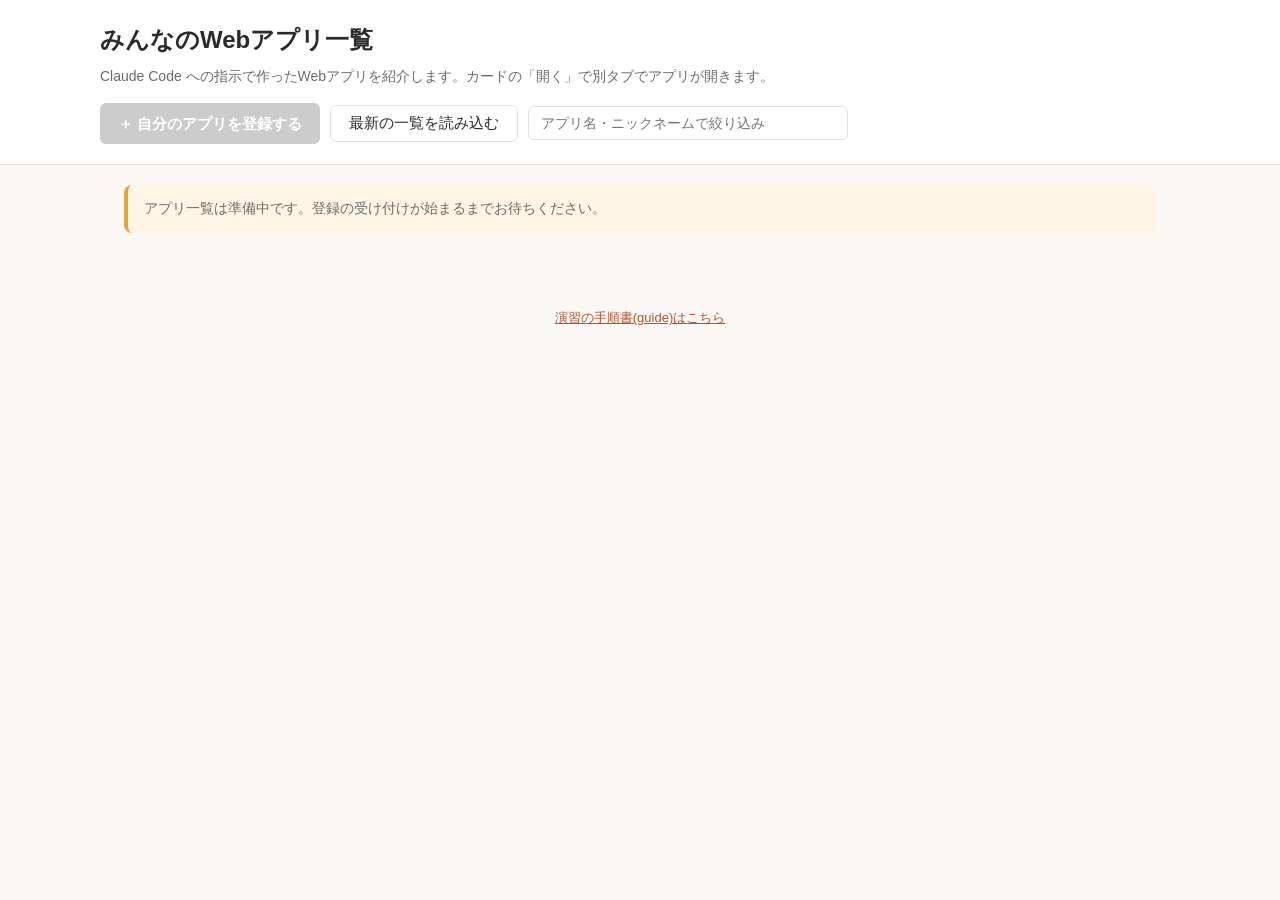
==== apps/index.html @ 2dfd178d "guide 5章とアプリ一覧ページ(apps)を追加 Googleフォームの回答(公開CSV)を読み込んで一覧表示する。 フォームとCSVのURLは apps/config.js で設定する。  Co" ====
<!DOCTYPE html>
<html lang="ja">
<head>
<meta charset="UTF-8">
<meta name="viewport" content="width=device-width, initial-scale=1">
<title>みんなのWebアプリ一覧</title>
<style>
  :root { --accent: #d97757; --text: #2b2b2b; --muted: #6b6b6b; --line: #e5e1dc; --bg: #faf8f5; }
  * { box-sizing: border-box; }
  body { margin: 0; background: var(--bg); color: var(--text); line-height: 1.7;
         font-family: "Hiragino Sans", "Yu Gothic UI", "Meiryo", sans-serif; }
  header { background: #fff; border-bottom: 1px solid var(--line); padding: 20px 24px; }
  header .inner, main { max-width: 1080px; margin: 0 auto; }
  h1 { margin: 0 0 4px; font-size: 24px; }
  header p { margin: 0; color: var(--muted); font-size: 14px; }
  .toolbar { display: flex; flex-wrap: wrap; gap: 10px; align-items: center; margin-top: 14px; }
  .btn { display: inline-block; background: var(--accent); color: #fff; text-decoration: none; font-weight: bold;
         padding: 8px 18px; border-radius: 6px; border: none; font-size: 15px; cursor: pointer; }
  .btn.secondary { background: #fff; color: var(--text); border: 1px solid var(--line); font-weight: normal; }
  .btn[aria-disabled="true"] { background: #ccc; pointer-events: none; }
  #search { flex: 1 1 220px; max-width: 320px; padding: 8px 12px; border: 1px solid var(--line); border-radius: 6px; font-size: 14px; }
  main { padding: 20px 24px 60px; }
  #status { color: var(--muted); font-size: 14px; margin: 0 0 14px; }
  .grid { display: grid; grid-template-columns: repeat(auto-fill, minmax(280px, 1fr)); gap: 14px; }
  .card { background: #fff; border: 1px solid var(--line); border-radius: 10px; padding: 16px 18px;
          display: flex; flex-direction: column; gap: 6px; }
  .card h2 { margin: 0; font-size: 18px; word-break: break-word; }
  .card .author { color: var(--muted); font-size: 13px; }
  .card .desc { font-size: 14px; flex: 1; white-space: pre-wrap; word-break: break-word; }
  .card .open { align-self: flex-start; margin-top: 6px; }
  .card .date { color: #a59d93; font-size: 12px; }
  .notice { background: #fff4e5; border-left: 4px solid #e8a33d; padding: 12px 16px; border-radius: 8px; font-size: 14px; }
  footer { text-align: center; font-size: 13px; color: var(--muted); padding-bottom: 30px; }
  footer a { color: #b4532f; }
</style>
</head>
<body>
<header>
  <div class="inner">
    <h1>みんなのWebアプリ一覧</h1>
    <p>Claude Code への指示で作ったWebアプリを紹介します。カードの「開く」で別タブでアプリが開きます。</p>
    <div class="toolbar">
      <a id="registerBtn" class="btn" href="#" target="_blank" rel="noopener" aria-disabled="true">＋ 自分のアプリを登録する</a>
      <button id="reloadBtn" class="btn secondary" type="button">最新の一覧を読み込む</button>
      <input id="search" type="search" placeholder="アプリ名・ニックネームで絞り込み">
    </div>
  </div>
</header>

<main>
  <p id="status">読み込み中…</p>
  <div id="list" class="grid"></div>
</main>

<footer><a href="../guide/" target="_blank" rel="noopener">演習の手順書(guide)はこちら</a></footer>

<script src="config.js"></script>
<script>
const cfg = window.APPS_CONFIG || {};
const statusEl = document.getElementById('status');
const listEl = document.getElementById('list');
const searchEl = document.getElementById('search');
let apps = [];

// 登録ボタン(フォームが設定されていれば有効にする)
const registerBtn = document.getElementById('registerBtn');
if (cfg.FORM_URL) {
  registerBtn.href = cfg.FORM_URL;
  registerBtn.removeAttribute('aria-disabled');
}

// CSV を行・列の配列に変換する(ダブルクォート内のカンマ・改行にも対応)
function parseCSV(text) {
  const rows = [];
  let row = [], field = '', inQuotes = false;
  for (let i = 0; i < text.length; i++) {
    const ch = text[i];
    if (inQuotes) {
      if (ch === '"' && text[i + 1] === '"') { field += '"'; i++; }
      else if (ch === '"') inQuotes = false;
      else field += ch;
    } else if (ch === '"') inQuotes = true;
    else if (ch === ',') { row.push(field); field = ''; }
    else if (ch === '\n' || ch === '\r') {
      if (ch === '\r' && text[i + 1] === '\n') i++;
      row.push(field); rows.push(row); row = []; field = '';
    } else field += ch;
  }
  if (field !== '' || row.length) { row.push(field); rows.push(row); }
  return rows.filter(r => r.some(c => c.trim() !== ''));
}

// 見出しに含まれる言葉から列を探す(フォームの質問の順番が変わっても動くように)
function findCol(header, words) {
  return header.findIndex(h => words.some(w => h.includes(w)));
}

// 安全のため、http(s) の URL だけをリンクにする
function safeUrl(s) {
  try {
    const u = new URL(s.trim());
    return (u.protocol === 'https:' || u.protocol === 'http:') ? u.href : null;
  } catch (e) { return null; }
}

function toApps(rows) {
  const [header, ...body] = rows;
  const col = {
    time: findCol(header, ['タイムスタンプ', 'Timestamp']),
    name: findCol(header, ['アプリ名']),
    author: findCol(header, ['ニックネーム', '作者']),
    url: findCol(header, ['URL', 'url']),
    desc: findCol(header, ['説明', 'ひとこと']),
  };
  const get = (r, i) => (i >= 0 && r[i] ? r[i].trim() : '');
  const byUrl = new Map(); // 同じ URL が何度も登録されたら最新のものだけ残す
  for (const r of body) {
    const url = safeUrl(get(r, col.url));
    if (!url) continue;
    byUrl.delete(url); // 上書きだけだと並び順が最初の登録位置のままになるので、消してから入れ直す
    byUrl.set(url, { time: get(r, col.time), name: get(r, col.name) || '(名前なし)', author: get(r, col.author), url, desc: get(r, col.desc) });
  }
  return [...byUrl.values()].reverse(); // 新しい登録を先頭に
}

function render() {
  const q = searchEl.value.trim().toLowerCase();
  const shown = apps.filter(a => !q || (a.name + ' ' + a.author).toLowerCase().includes(q));
  listEl.innerHTML = '';
  for (const a of shown) {
    // 学生の入力をそのまま表示するので、innerHTML ではなく textContent を使う
    const card = document.createElement('div');
    card.className = 'card';
    const h = document.createElement('h2'); h.textContent = a.name;
    const au = document.createElement('div'); au.className = 'author'; au.textContent = a.author ? `作: ${a.author}` : '';
    const d = document.createElement('div'); d.className = 'desc'; d.textContent = a.desc;
    const link = document.createElement('a');
    link.className = 'btn open'; link.href = a.url; link.target = '_blank'; link.rel = 'noopener noreferrer'; link.textContent = '開く';
    const t = document.createElement('div'); t.className = 'date'; t.textContent = a.time ? `登録: ${a.time}` : '';
    card.append(h, au, d, link, t);
    listEl.appendChild(card);
  }
  statusEl.textContent = apps.length === 0 ? 'まだ登録されたアプリはありません。最初の登録者になりましょう!'
    : `${apps.length} 件のアプリが登録されています${q ? `(絞り込み: ${shown.length} 件)` : ''}`;
}

function load() {
  if (!cfg.CSV_URL) {
    statusEl.innerHTML = '';
    const n = document.createElement('div');
    n.className = 'notice';
    n.textContent = 'アプリ一覧は準備中です。登録の受け付けが始まるまでお待ちください。';
    statusEl.appendChild(n);
    return;
  }
  statusEl.textContent = '読み込み中…';
  // キャッシュされた古い一覧を避けるため、毎回違うパラメータを付ける
  const sep = cfg.CSV_URL.includes('?') ? '&' : '?';
  fetch(`${cfg.CSV_URL}${sep}t=${Date.now()}`)
    .then(r => { if (!r.ok) throw new Error(r.status); return r.text(); })
    .then(text => { apps = toApps(parseCSV(text)); render(); })
    .catch(() => { statusEl.textContent = '一覧を読み込めませんでした。しばらくしてから「最新の一覧を読み込む」を押してください。'; });
}

document.getElementById('reloadBtn').addEventListener('click', load);
searchEl.addEventListener('input', render);
load();
</script>
</body>
</html>
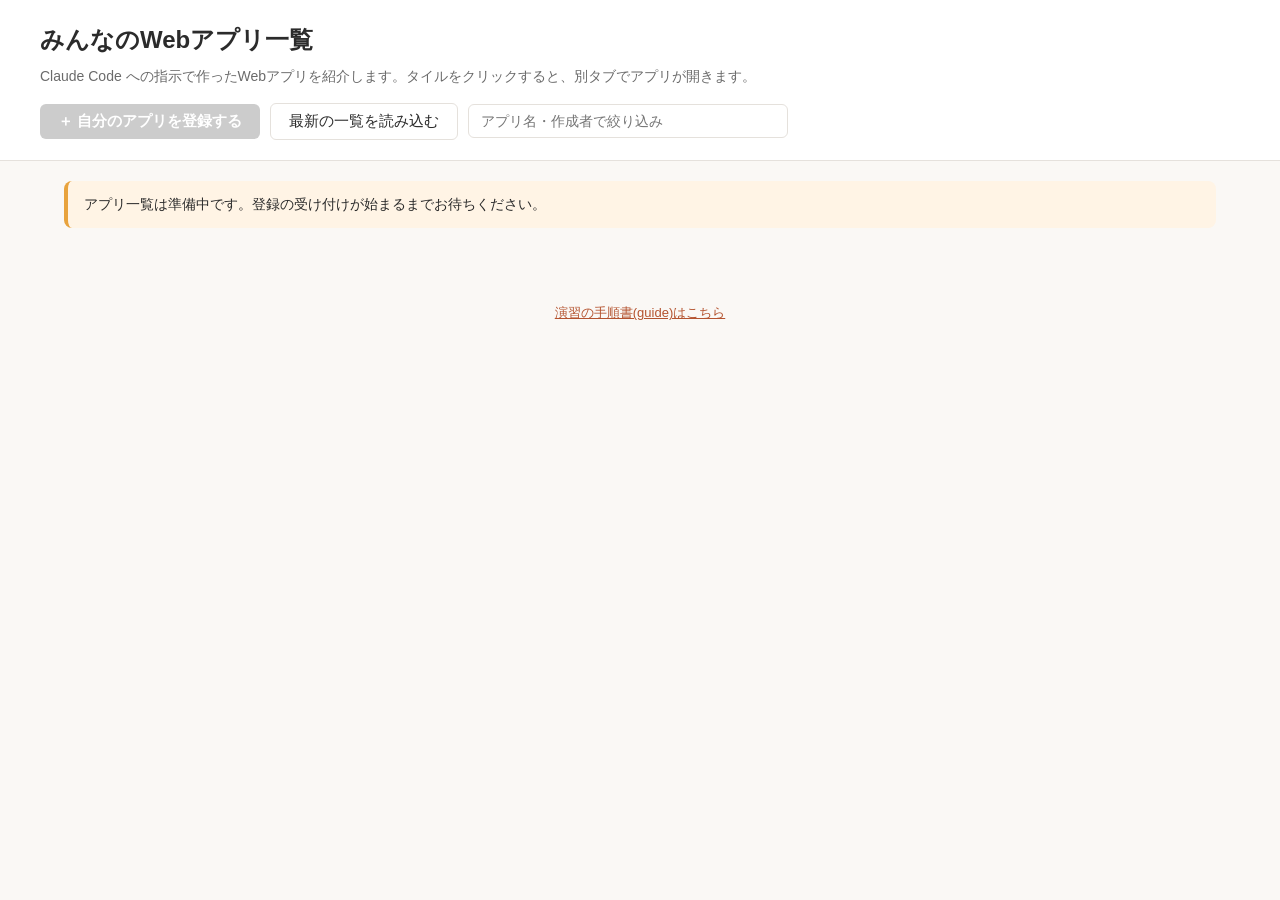
==== commit bc0ec463: "アプリ一覧: Apps Script で登録・画像付きタイル表示に変更 一覧ページ内の登録欄から Google スプレッドシートに直接保存する。 スクリーンショットはブラウザ内で縮小して一緒に保存する" ====
--- a/apps/index.html
+++ b/apps/index.html
@@ -10,26 +10,48 @@
   body { margin: 0; background: var(--bg); color: var(--text); line-height: 1.7;
          font-family: "Hiragino Sans", "Yu Gothic UI", "Meiryo", sans-serif; }
   header { background: #fff; border-bottom: 1px solid var(--line); padding: 20px 24px; }
-  header .inner, main { max-width: 1080px; margin: 0 auto; }
+  header .inner, main { max-width: 1200px; margin: 0 auto; }
   h1 { margin: 0 0 4px; font-size: 24px; }
   header p { margin: 0; color: var(--muted); font-size: 14px; }
   .toolbar { display: flex; flex-wrap: wrap; gap: 10px; align-items: center; margin-top: 14px; }
   .btn { display: inline-block; background: var(--accent); color: #fff; text-decoration: none; font-weight: bold;
-         padding: 8px 18px; border-radius: 6px; border: none; font-size: 15px; cursor: pointer; }
+         padding: 8px 18px; border-radius: 6px; border: none; font-size: 15px; cursor: pointer; font-family: inherit; }
   .btn.secondary { background: #fff; color: var(--text); border: 1px solid var(--line); font-weight: normal; }
-  .btn[aria-disabled="true"] { background: #ccc; pointer-events: none; }
+  .btn:disabled { background: #ccc; cursor: default; }
   #search { flex: 1 1 220px; max-width: 320px; padding: 8px 12px; border: 1px solid var(--line); border-radius: 6px; font-size: 14px; }
   main { padding: 20px 24px 60px; }
   #status { color: var(--muted); font-size: 14px; margin: 0 0 14px; }
-  .grid { display: grid; grid-template-columns: repeat(auto-fill, minmax(280px, 1fr)); gap: 14px; }
-  .card { background: #fff; border: 1px solid var(--line); border-radius: 10px; padding: 16px 18px;
-          display: flex; flex-direction: column; gap: 6px; }
-  .card h2 { margin: 0; font-size: 18px; word-break: break-word; }
-  .card .author { color: var(--muted); font-size: 13px; }
-  .card .desc { font-size: 14px; flex: 1; white-space: pre-wrap; word-break: break-word; }
-  .card .open { align-self: flex-start; margin-top: 6px; }
-  .card .date { color: #a59d93; font-size: 12px; }
-  .notice { background: #fff4e5; border-left: 4px solid #e8a33d; padding: 12px 16px; border-radius: 8px; font-size: 14px; }
+  .notice { background: #fff4e5; border-left: 4px solid #e8a33d; padding: 12px 16px; border-radius: 8px; font-size: 14px; color: var(--text); }
+
+  /* ---- タイル一覧 ---- */
+  .grid { display: grid; grid-template-columns: repeat(auto-fill, minmax(240px, 1fr)); gap: 16px; }
+  .tile { display: block; background: #fff; border: 1px solid var(--line); border-radius: 10px; overflow: hidden;
+          text-decoration: none; color: inherit; transition: transform 0.15s, box-shadow 0.15s; }
+  .tile:hover { transform: translateY(-3px); box-shadow: 0 6px 18px rgba(0,0,0,0.1); }
+  .thumb { aspect-ratio: 16 / 10; background: #eee center / cover no-repeat; display: flex; align-items: center; justify-content: center;
+           font-size: 44px; font-weight: bold; color: rgba(255,255,255,0.9); }
+  .tile .body { padding: 10px 14px 12px; }
+  .tile h2 { margin: 0; font-size: 16px; line-height: 1.5; word-break: break-word; }
+  .tile .author { color: var(--muted); font-size: 13px; }
+
+  /* ---- 登録ダイアログ ---- */
+  dialog { border: none; border-radius: 12px; padding: 0; width: min(520px, 94vw); box-shadow: 0 10px 40px rgba(0,0,0,0.25); }
+  dialog::backdrop { background: rgba(0,0,0,0.45); }
+  .dlg { padding: 20px 24px; }
+  .dlg h2 { margin: 0 0 12px; font-size: 20px; }
+  .field { margin-bottom: 12px; }
+  .field label { display: block; font-weight: bold; font-size: 14px; margin-bottom: 4px; }
+  .field .hint { font-size: 12px; color: var(--muted); }
+  .field input[type=text], .field input[type=url] { width: 100%; padding: 8px 10px; border: 1px solid #ccc; border-radius: 6px; font-size: 15px; font-family: inherit; }
+  #dropZone { border: 2px dashed #d6d0c8; border-radius: 8px; padding: 10px; text-align: center; font-size: 13px; color: var(--muted);
+              cursor: pointer; background: #fcfbf9; }
+  #dropZone.over { border-color: var(--accent); background: #fbeee8; }
+  #preview { display: none; max-width: 100%; max-height: 200px; margin: 8px auto 0; border-radius: 6px; border: 1px solid var(--line); }
+  .actions { display: flex; justify-content: flex-end; gap: 8px; margin-top: 16px; }
+  #formMsg { min-height: 20px; font-size: 14px; color: #c0392b; margin-top: 8px; }
+  #formMsg.ok { color: #2f9e44; }
+  .warn { font-size: 12px; color: #9c6b1e; background: #fff4e5; border-radius: 6px; padding: 6px 10px; margin-bottom: 12px; }
+
   footer { text-align: center; font-size: 13px; color: var(--muted); padding-bottom: 30px; }
   footer a { color: #b4532f; }
 </style>
@@ -38,89 +60,83 @@
 <header>
   <div class="inner">
     <h1>みんなのWebアプリ一覧</h1>
-    <p>Claude Code への指示で作ったWebアプリを紹介します。カードの「開く」で別タブでアプリが開きます。</p>
+    <p>Claude Code への指示で作ったWebアプリを紹介します。タイルをクリックすると、別タブでアプリが開きます。</p>
     <div class="toolbar">
-      <a id="registerBtn" class="btn" href="#" target="_blank" rel="noopener" aria-disabled="true">＋ 自分のアプリを登録する</a>
+      <button id="openRegister" class="btn" type="button" disabled>＋ 自分のアプリを登録する</button>
       <button id="reloadBtn" class="btn secondary" type="button">最新の一覧を読み込む</button>
-      <input id="search" type="search" placeholder="アプリ名・ニックネームで絞り込み">
+      <input id="search" type="search" placeholder="アプリ名・作成者で絞り込み">
     </div>
   </div>
 </header>
 
 <main>
-  <p id="status">読み込み中…</p>
+  <div id="status">読み込み中…</div>
   <div id="list" class="grid"></div>
 </main>
 
 <footer><a href="../guide/" target="_blank" rel="noopener">演習の手順書(guide)はこちら</a></footer>
 
+<dialog id="registerDlg">
+  <form id="registerForm" class="dlg" method="dialog" novalidate>
+    <h2>アプリを登録する</h2>
+    <div class="warn">一覧は誰でも見られます。本名や学籍番号ではなく、ニックネームを使ってください。</div>
+    <div class="field">
+      <label for="fAuthor">作成者(ニックネーム)</label>
+      <input id="fAuthor" type="text" maxlength="40" required placeholder="例: めいじ太郎">
+    </div>
+    <div class="field">
+      <label for="fName">アプリ名</label>
+      <input id="fName" type="text" maxlength="40" required placeholder="例: もぐらたたき">
+    </div>
+    <div class="field">
+      <label for="fUrl">アプリの URL</label>
+      <input id="fUrl" type="url" required placeholder="https://ユーザー名.github.io/リポジトリ名/">
+      <div class="hint">同じ URL でもう一度登録すると、新しい内容に置き換わります。</div>
+    </div>
+    <div class="field">
+      <label>スクリーンショット(任意)</label>
+      <div id="dropZone" tabindex="0">クリックして画像を選ぶ / ここに画像をドラッグ / <b>Ctrl+V で貼り付け</b></div>
+      <input id="fImage" type="file" accept="image/*" hidden>
+      <img id="preview" alt="スクリーンショットのプレビュー">
+    </div>
+    <div id="formMsg"></div>
+    <div class="actions">
+      <button id="cancelBtn" class="btn secondary" type="button">キャンセル</button>
+      <button id="submitBtn" class="btn" type="submit">登録する</button>
+    </div>
+  </form>
+</dialog>
+
 <script src="config.js"></script>
 <script>
-const cfg = window.APPS_CONFIG || {};
+const API_URL = (window.APPS_CONFIG || {}).API_URL || '';
 const statusEl = document.getElementById('status');
 const listEl = document.getElementById('list');
 const searchEl = document.getElementById('search');
 let apps = [];
 
-// 登録ボタン(フォームが設定されていれば有効にする)
-const registerBtn = document.getElementById('registerBtn');
-if (cfg.FORM_URL) {
-  registerBtn.href = cfg.FORM_URL;
-  registerBtn.removeAttribute('aria-disabled');
-}
-
-// CSV を行・列の配列に変換する(ダブルクォート内のカンマ・改行にも対応)
-function parseCSV(text) {
-  const rows = [];
-  let row = [], field = '', inQuotes = false;
-  for (let i = 0; i < text.length; i++) {
-    const ch = text[i];
-    if (inQuotes) {
-      if (ch === '"' && text[i + 1] === '"') { field += '"'; i++; }
-      else if (ch === '"') inQuotes = false;
-      else field += ch;
-    } else if (ch === '"') inQuotes = true;
-    else if (ch === ',') { row.push(field); field = ''; }
-    else if (ch === '\n' || ch === '\r') {
-      if (ch === '\r' && text[i + 1] === '\n') i++;
-      row.push(field); rows.push(row); row = []; field = '';
-    } else field += ch;
-  }
-  if (field !== '' || row.length) { row.push(field); rows.push(row); }
-  return rows.filter(r => r.some(c => c.trim() !== ''));
-}
-
-// 見出しに含まれる言葉から列を探す(フォームの質問の順番が変わっても動くように)
-function findCol(header, words) {
-  return header.findIndex(h => words.some(w => h.includes(w)));
-}
-
-// 安全のため、http(s) の URL だけをリンクにする
+// 安全のため、http(s) の URL だけを扱う
 function safeUrl(s) {
   try {
-    const u = new URL(s.trim());
+    const u = new URL(String(s).trim());
     return (u.protocol === 'https:' || u.protocol === 'http:') ? u.href : null;
   } catch (e) { return null; }
 }
-
-function toApps(rows) {
-  const [header, ...body] = rows;
-  const col = {
-    time: findCol(header, ['タイムスタンプ', 'Timestamp']),
-    name: findCol(header, ['アプリ名']),
-    author: findCol(header, ['ニックネーム', '作者']),
-    url: findCol(header, ['URL', 'url']),
-    desc: findCol(header, ['説明', 'ひとこと']),
-  };
-  const get = (r, i) => (i >= 0 && r[i] ? r[i].trim() : '');
-  const byUrl = new Map(); // 同じ URL が何度も登録されたら最新のものだけ残す
-  for (const r of body) {
-    const url = safeUrl(get(r, col.url));
-    if (!url) continue;
-    byUrl.delete(url); // 上書きだけだと並び順が最初の登録位置のままになるので、消してから入れ直す
-    byUrl.set(url, { time: get(r, col.time), name: get(r, col.name) || '(名前なし)', author: get(r, col.author), url, desc: get(r, col.desc) });
-  }
-  return [...byUrl.values()].reverse(); // 新しい登録を先頭に
+const safeImage = s => /^data:image\/(jpeg|png|webp);base64,[A-Za-z0-9+/=]+$/.test(s || '') ? s : '';
+
+// 画像がないアプリは、アプリ名から決まる色と頭文字で代わりのタイルを作る
+function colorFor(text) {
+  let h = 0;
+  for (const ch of text) h = (h * 31 + ch.codePointAt(0)) % 360;
+  return `hsl(${h}, 55%, 62%)`;
+}
+
+function showNotice(text) {
+  statusEl.innerHTML = '';
+  const n = document.createElement('div');
+  n.className = 'notice';
+  n.textContent = text;
+  statusEl.appendChild(n);
 }
 
 function render() {
@@ -128,43 +144,156 @@
   const shown = apps.filter(a => !q || (a.name + ' ' + a.author).toLowerCase().includes(q));
   listEl.innerHTML = '';
   for (const a of shown) {
-    // 学生の入力をそのまま表示するので、innerHTML ではなく textContent を使う
-    const card = document.createElement('div');
-    card.className = 'card';
+    // 学生の入力を表示するので、innerHTML ではなく textContent を使う
+    const tile = document.createElement('a');
+    tile.className = 'tile';
+    tile.href = a.url;
+    tile.target = '_blank';
+    tile.rel = 'noopener noreferrer';
+    const thumb = document.createElement('div');
+    thumb.className = 'thumb';
+    if (a.image) {
+      thumb.style.backgroundImage = `url("${a.image}")`;
+    } else {
+      thumb.style.backgroundColor = colorFor(a.name);
+      thumb.textContent = [...a.name][0] || '?';
+    }
+    const body = document.createElement('div');
+    body.className = 'body';
     const h = document.createElement('h2'); h.textContent = a.name;
-    const au = document.createElement('div'); au.className = 'author'; au.textContent = a.author ? `作: ${a.author}` : '';
-    const d = document.createElement('div'); d.className = 'desc'; d.textContent = a.desc;
-    const link = document.createElement('a');
-    link.className = 'btn open'; link.href = a.url; link.target = '_blank'; link.rel = 'noopener noreferrer'; link.textContent = '開く';
-    const t = document.createElement('div'); t.className = 'date'; t.textContent = a.time ? `登録: ${a.time}` : '';
-    card.append(h, au, d, link, t);
-    listEl.appendChild(card);
+    const au = document.createElement('div'); au.className = 'author'; au.textContent = `作: ${a.author}`;
+    body.append(h, au);
+    tile.append(thumb, body);
+    listEl.appendChild(tile);
   }
   statusEl.textContent = apps.length === 0 ? 'まだ登録されたアプリはありません。最初の登録者になりましょう!'
     : `${apps.length} 件のアプリが登録されています${q ? `(絞り込み: ${shown.length} 件)` : ''}`;
 }
 
 function load() {
-  if (!cfg.CSV_URL) {
-    statusEl.innerHTML = '';
-    const n = document.createElement('div');
-    n.className = 'notice';
-    n.textContent = 'アプリ一覧は準備中です。登録の受け付けが始まるまでお待ちください。';
-    statusEl.appendChild(n);
-    return;
-  }
+  if (!API_URL) { showNotice('アプリ一覧は準備中です。登録の受け付けが始まるまでお待ちください。'); return; }
+  document.getElementById('openRegister').disabled = false;
   statusEl.textContent = '読み込み中…';
-  // キャッシュされた古い一覧を避けるため、毎回違うパラメータを付ける
-  const sep = cfg.CSV_URL.includes('?') ? '&' : '?';
-  fetch(`${cfg.CSV_URL}${sep}t=${Date.now()}`)
-    .then(r => { if (!r.ok) throw new Error(r.status); return r.text(); })
-    .then(text => { apps = toApps(parseCSV(text)); render(); })
+  fetch(`${API_URL}?t=${Date.now()}`)
+    .then(r => r.json())
+    .then(data => {
+      if (!data.ok) throw new Error();
+      apps = data.apps
+        .map(a => ({ time: a.time, author: String(a.author), name: String(a.name), url: safeUrl(a.url), image: safeImage(a.image) }))
+        .filter(a => a.url)
+        .reverse(); // 新しい登録を先頭に
+      render();
+    })
     .catch(() => { statusEl.textContent = '一覧を読み込めませんでした。しばらくしてから「最新の一覧を読み込む」を押してください。'; });
 }
 
+// ---- 登録 ----
+const dlg = document.getElementById('registerDlg');
+const form = document.getElementById('registerForm');
+const formMsg = document.getElementById('formMsg');
+const preview = document.getElementById('preview');
+const fileInput = document.getElementById('fImage');
+const dropZone = document.getElementById('dropZone');
+let imageData = '';
+
+function setFormMsg(text, ok) {
+  formMsg.textContent = text;
+  formMsg.classList.toggle('ok', !!ok);
+}
+
+// スクリーンショットを縮小し、スプレッドシートの1セル(最大5万文字)に収まる JPEG にする
+function shrinkImage(file) {
+  return new Promise((resolve, reject) => {
+    const img = new Image();
+    img.onload = () => {
+      URL.revokeObjectURL(img.src);
+      for (const maxW of [640, 480, 360]) {
+        const scale = Math.min(1, maxW / img.width);
+        const c = document.createElement('canvas');
+        c.width = Math.round(img.width * scale);
+        c.height = Math.round(img.height * scale);
+        const g = c.getContext('2d');
+        g.fillStyle = '#fff'; // 透明部分を白にする(JPEG は透明を扱えないため)
+        g.fillRect(0, 0, c.width, c.height);
+        g.drawImage(img, 0, 0, c.width, c.height);
+        for (const q of [0.8, 0.65, 0.5, 0.4]) {
+          const url = c.toDataURL('image/jpeg', q);
+          if (url.length <= 45000) { resolve(url); return; }
+        }
+      }
+      reject(new Error('too large'));
+    };
+    img.onerror = () => reject(new Error('not image'));
+    img.src = URL.createObjectURL(file);
+  });
+}
+
+function useImageFile(file) {
+  if (!file || !file.type.startsWith('image/')) { setFormMsg('画像ファイルを選んでください'); return; }
+  setFormMsg('画像を準備しています…', true);
+  shrinkImage(file)
+    .then(url => { imageData = url; preview.src = url; preview.style.display = 'block'; setFormMsg(''); })
+    .catch(() => setFormMsg('この画像は使えませんでした。別の画像を選んでください'));
+}
+
+function openRegister() {
+  form.reset();
+  imageData = '';
+  preview.style.display = 'none';
+  setFormMsg('');
+  document.getElementById('submitBtn').disabled = false;
+  dlg.showModal();
+}
+
+dropZone.addEventListener('click', () => fileInput.click());
+dropZone.addEventListener('keydown', e => { if (e.key === 'Enter' || e.key === ' ') { e.preventDefault(); fileInput.click(); } });
+fileInput.addEventListener('change', () => useImageFile(fileInput.files[0]));
+dropZone.addEventListener('dragover', e => { e.preventDefault(); dropZone.classList.add('over'); });
+dropZone.addEventListener('dragleave', () => dropZone.classList.remove('over'));
+dropZone.addEventListener('drop', e => { e.preventDefault(); dropZone.classList.remove('over'); useImageFile(e.dataTransfer.files[0]); });
+// Win+Shift+S などで撮ったスクリーンショットを、そのまま Ctrl+V で貼り付けられるようにする
+dlg.addEventListener('paste', e => {
+  const item = [...e.clipboardData.items].find(i => i.type.startsWith('image/'));
+  if (item) { e.preventDefault(); useImageFile(item.getAsFile()); }
+});
+
+document.getElementById('cancelBtn').addEventListener('click', () => dlg.close());
+
+form.addEventListener('submit', e => {
+  e.preventDefault();
+  const author = document.getElementById('fAuthor').value.trim();
+  const name = document.getElementById('fName').value.trim();
+  const url = safeUrl(document.getElementById('fUrl').value);
+  if (!author || !name) { setFormMsg('作成者とアプリ名を入力してください'); return; }
+  if (!url) { setFormMsg('URL は https:// から始まる形で入力してください'); return; }
+
+  const submitBtn = document.getElementById('submitBtn');
+  submitBtn.disabled = true;
+  setFormMsg('送信中…', true);
+  // Content-Type を text/plain にすると、Apps Script でも受け付けられる形で送信できる
+  fetch(API_URL, {
+    method: 'POST',
+    headers: { 'Content-Type': 'text/plain;charset=utf-8' },
+    body: JSON.stringify({ author, name, url, image: imageData }),
+  })
+    .then(r => r.json())
+    .then(res => {
+      if (!res.ok) { const err = new Error(res.error || ''); err.fromServer = true; throw err; }
+      setFormMsg('登録しました!', true);
+      setTimeout(() => { dlg.close(); load(); }, 800);
+    })
+    .catch(err => {
+      submitBtn.disabled = false;
+      setFormMsg(err.fromServer && err.message ? `登録できませんでした: ${err.message}` : '登録できませんでした。時間をおいてもう一度試してください');
+    });
+});
+
+document.getElementById('openRegister').addEventListener('click', openRegister);
 document.getElementById('reloadBtn').addEventListener('click', load);
 searchEl.addEventListener('input', render);
 load();
+// 手順書などから …/apps/#register で開いたときは、登録欄を最初から開く
+if (location.hash === '#register' && API_URL) openRegister();
 </script>
 </body>
 </html>
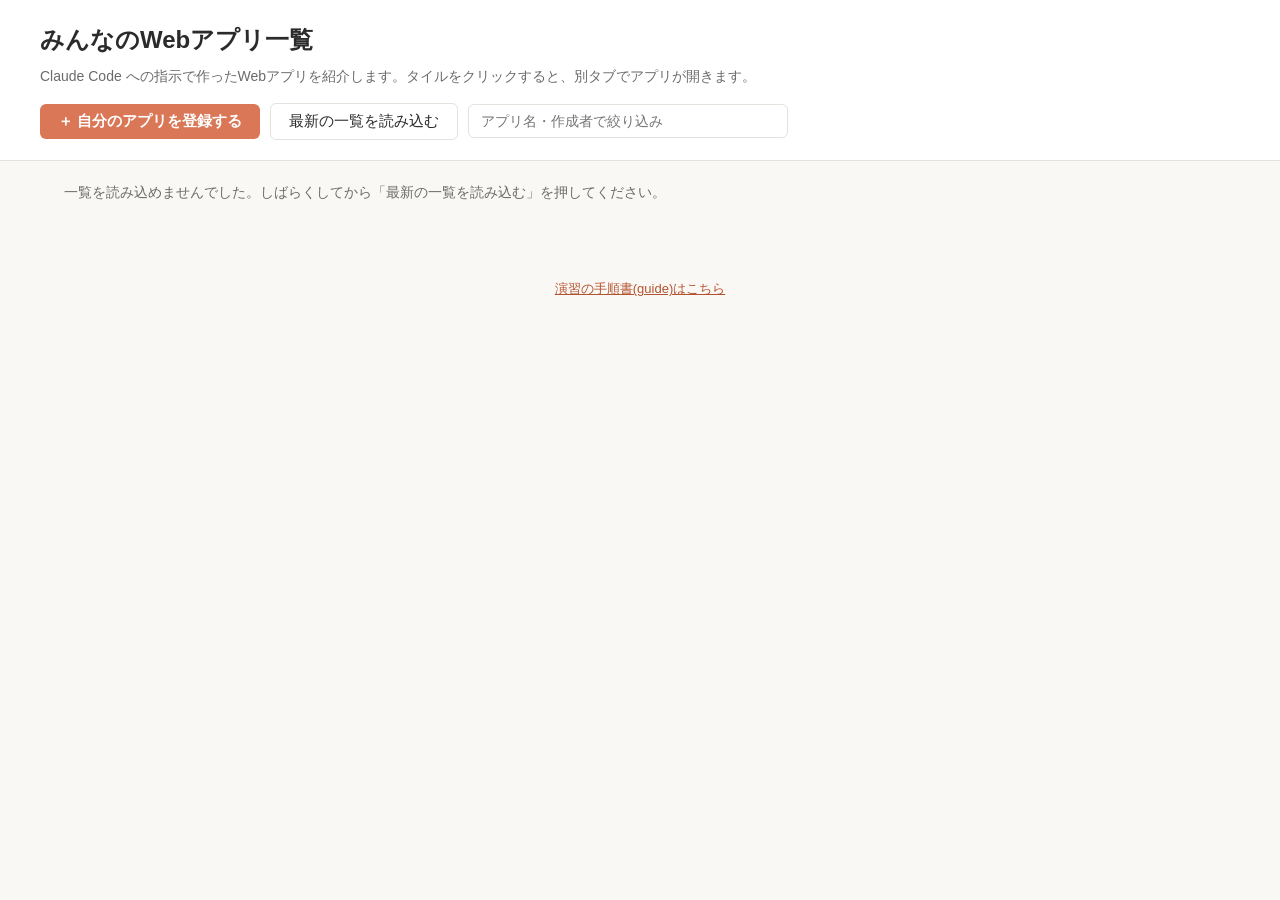
==== commit 3728bbeb: "一覧に更新日時を表示、guide 0章に類似ツールの紹介を追加 Co-Authored-By: Claude Opus 5.5 <noreply@anthropic.com>" ====
--- a/apps/index.html
+++ b/apps/index.html
@@ -33,6 +33,7 @@
   .tile .body { padding: 10px 14px 12px; }
   .tile h2 { margin: 0; font-size: 16px; line-height: 1.5; word-break: break-word; }
   .tile .author { color: var(--muted); font-size: 13px; }
+  .tile .date { color: #a59d93; font-size: 12px; }
 
   /* ---- 登録ダイアログ ---- */
   dialog { border: none; border-radius: 12px; padding: 0; width: min(520px, 94vw); box-shadow: 0 10px 40px rgba(0,0,0,0.25); }
@@ -123,6 +124,16 @@
   } catch (e) { return null; }
 }
 const safeImage = s => /^data:image\/(jpeg|png|webp);base64,[A-Za-z0-9+/=]+$/.test(s || '') ? s : '';
+
+// 日時を「2026/10/18 22:17」の形にそろえる(読み取れない形ならそのまま表示)
+function formatTime(s) {
+  if (!s) return '';
+  if (/^\d{4}\/\d{2}\/\d{2} \d{2}:\d{2}/.test(s)) return s;
+  const d = new Date(String(s).replace(/\s*\(.*\)\s*$/, '')); // 末尾の「(日本標準時)」などを外して読む
+  if (isNaN(d)) return String(s);
+  const p = v => String(v).padStart(2, '0');
+  return `${d.getFullYear()}/${p(d.getMonth() + 1)}/${p(d.getDate())} ${p(d.getHours())}:${p(d.getMinutes())}`;
+}
 
 // 画像がないアプリは、アプリ名から決まる色と頭文字で代わりのタイルを作る
 function colorFor(text) {
@@ -162,7 +173,8 @@
     body.className = 'body';
     const h = document.createElement('h2'); h.textContent = a.name;
     const au = document.createElement('div'); au.className = 'author'; au.textContent = `作: ${a.author}`;
-    body.append(h, au);
+    const t = document.createElement('div'); t.className = 'date'; t.textContent = a.time ? `更新: ${formatTime(a.time)}` : '';
+    body.append(h, au, t);
     tile.append(thumb, body);
     listEl.appendChild(tile);
   }
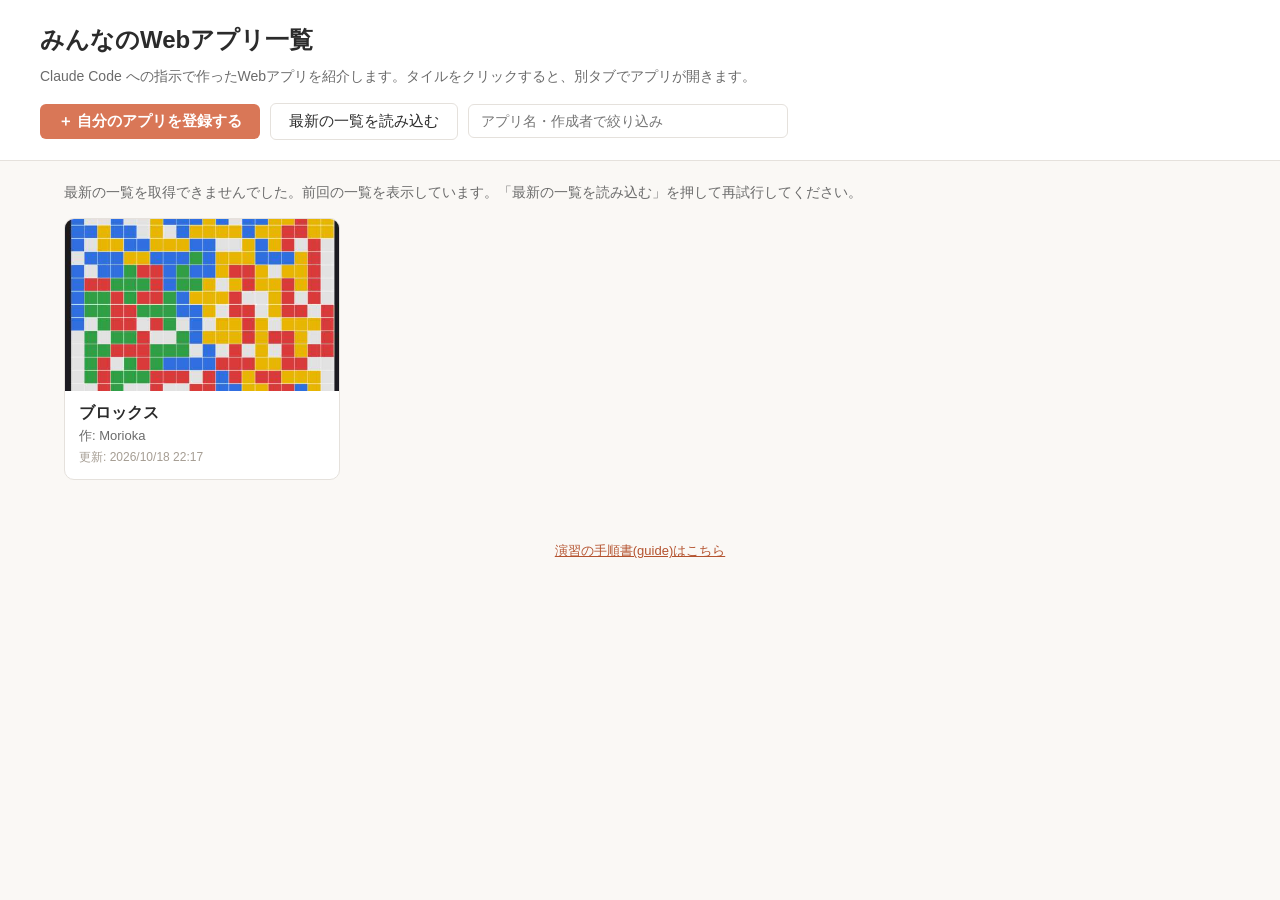
==== commit 10066712: "Show public list snapshots on first visit" ====
--- a/apps/index.html
+++ b/apps/index.html
@@ -115,6 +115,11 @@
 const listEl = document.getElementById('list');
 const searchEl = document.getElementById('search');
 let apps = [];
+const APPS_CACHE_KEY = 'ndzemi-apps-list:' + API_URL;
+const APPS_CACHE_MAX_AGE = 10 * 60 * 1000;
+let loadRequest = 0;
+let liveAppsLoaded = false;
+let liveAppsFailed = false;
 
 // 安全のため、http(s) の URL だけを扱う
 function safeUrl(s) {
@@ -182,21 +187,70 @@
     : `${apps.length} 件のアプリが登録されています${q ? `(絞り込み: ${shown.length} 件)` : ''}`;
 }
 
+function normalizeApps(items) {
+  if (!Array.isArray(items)) throw new Error('invalid apps');
+  return items
+    .map(a => ({ time: a.time, author: String(a.author), name: String(a.name), url: safeUrl(a.url), image: safeImage(a.image) }))
+    .filter(a => a.url)
+    .reverse(); // 新しい登録を先頭に
+}
+
+function saveCachedApps() {
+  try { localStorage.setItem(APPS_CACHE_KEY, JSON.stringify({ time: Date.now(), apps })); } catch (e) { /* 保存できなくても使える */ }
+}
+
+function showCachedApps() {
+  try {
+    const cached = localStorage.getItem(APPS_CACHE_KEY);
+    if (!cached) return false;
+    const saved = JSON.parse(cached);
+    if (!saved || !Array.isArray(saved.apps) || !Number.isFinite(saved.time) || Date.now() < saved.time || Date.now() - saved.time > APPS_CACHE_MAX_AGE) return false;
+    apps = saved.apps.map(a => ({ time: a.time, author: String(a.author), name: String(a.name), url: safeUrl(a.url), image: safeImage(a.image) })).filter(a => a.url);
+    render();
+    return true;
+  } catch (e) { /* 保存済みの一覧が読めなければ通常どおり取得する */ }
+  return false;
+}
+
+// 初めて開く人にも、公開サイト上の一覧を先に見せる
+function showSnapshotApps() {
+  if (!API_URL) return;
+  fetch('snapshot.json')
+    .then(r => { if (!r.ok) throw new Error(); return r.json(); })
+    .then(data => {
+      if (liveAppsLoaded || !data.ok || data.apiUrl !== API_URL) return;
+      apps = normalizeApps(data.apps);
+      render();
+      statusEl.textContent = liveAppsFailed
+        ? '最新の一覧を取得できませんでした。保存済みの一覧を表示しています。'
+        : '保存済みの一覧を表示中。最新の情報を確認しています…';
+    })
+    .catch(() => { /* 控えがなくても Google から取得する */ });
+}
+
 function load() {
   if (!API_URL) { showNotice('アプリ一覧は準備中です。登録の受け付けが始まるまでお待ちください。'); return; }
+  const request = ++loadRequest;
+  liveAppsFailed = false;
   document.getElementById('openRegister').disabled = false;
-  statusEl.textContent = '読み込み中…';
+  statusEl.textContent = apps.length ? '前回の一覧を表示中。最新の情報を確認しています…' : '読み込み中…';
   fetch(`${API_URL}?t=${Date.now()}`)
     .then(r => r.json())
     .then(data => {
+      if (request !== loadRequest) return;
       if (!data.ok) throw new Error();
-      apps = data.apps
-        .map(a => ({ time: a.time, author: String(a.author), name: String(a.name), url: safeUrl(a.url), image: safeImage(a.image) }))
-        .filter(a => a.url)
-        .reverse(); // 新しい登録を先頭に
+      apps = normalizeApps(data.apps);
+      liveAppsLoaded = true;
       render();
+      saveCachedApps();
     })
-    .catch(() => { statusEl.textContent = '一覧を読み込めませんでした。しばらくしてから「最新の一覧を読み込む」を押してください。'; });
+    .catch(() => {
+      if (request !== loadRequest) return;
+      liveAppsFailed = true;
+      statusEl.textContent = apps.length
+        ? '最新の一覧を取得できませんでした。前回の一覧を表示しています。「最新の一覧を読み込む」を押して再試行してください。'
+        : '一覧を読み込めませんでした。しばらくしてから「最新の一覧を読み込む」を押してください。';
+    });
 }
 
 // ---- 登録 ----
@@ -291,8 +345,11 @@
     .then(r => r.json())
     .then(res => {
       if (!res.ok) { const err = new Error(res.error || ''); err.fromServer = true; throw err; }
-      setFormMsg('登録しました!', true);
-      setTimeout(() => { dlg.close(); load(); }, 800);
+      apps = [{ time: new Date().toISOString(), author, name, url, image: imageData }, ...apps.filter(a => a.url !== url)];
+      render();
+      saveCachedApps();
+      dlg.close();
+      load();
     })
     .catch(err => {
       submitBtn.disabled = false;
@@ -303,6 +360,7 @@
 document.getElementById('openRegister').addEventListener('click', openRegister);
 document.getElementById('reloadBtn').addEventListener('click', load);
 searchEl.addEventListener('input', render);
+if (!showCachedApps()) showSnapshotApps();
 load();
 // 手順書などから …/apps/#register で開いたときは、登録欄を最初から開く
 if (location.hash === '#register' && API_URL) openRegister();
